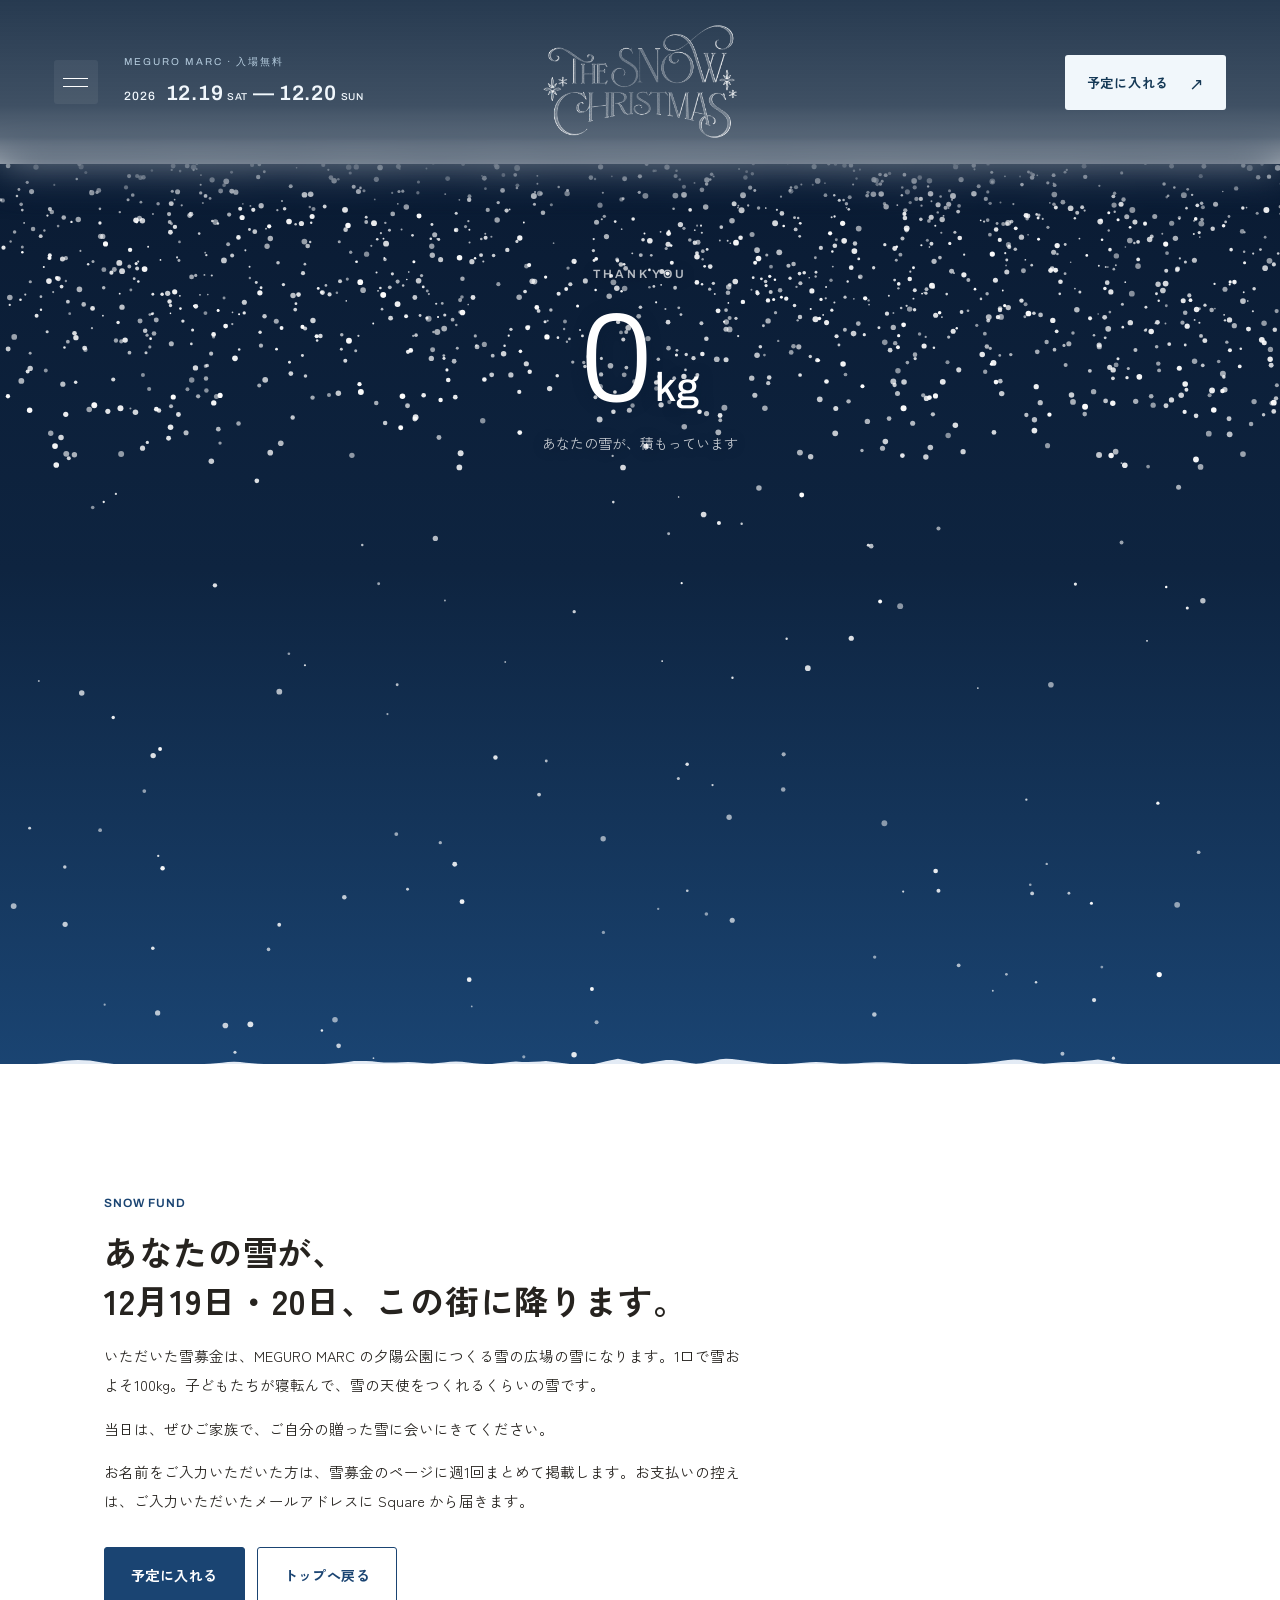
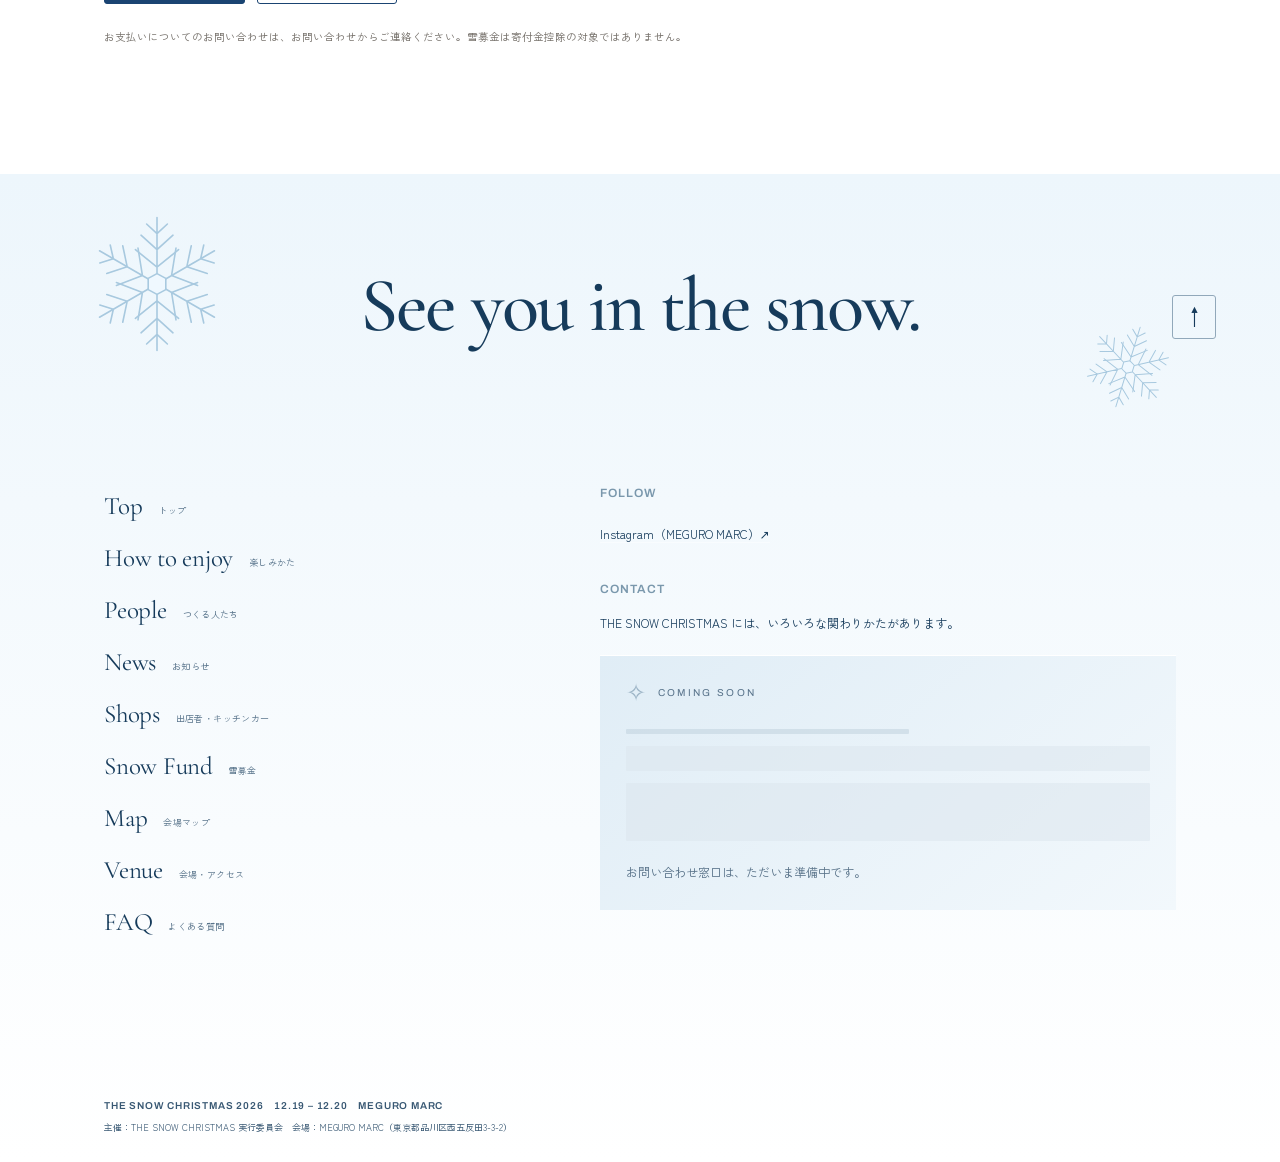
==== snowfund-thanks.html @ 104ef33f "かおりさん版LP（PR#1・10/27）に差し替え（noindex）" ====
<!doctype html>
<html lang="ja">
  <head>
    <meta charset="utf-8" />
    <meta name="viewport" content="width=device-width, initial-scale=1" />
    <title>ありがとうございました｜THE SNOW CHRISTMAS 2026</title>
    <meta name="robots" content="noindex" />
    <meta name="theme-color" content="#0E2440" />
    <link rel="preconnect" href="https://fonts.googleapis.com" />
    <link rel="preconnect" href="https://fonts.gstatic.com" crossorigin />
    <link
      href="https://fonts.googleapis.com/css2?family=Archivo:wght@300;400;500;600;700;800&family=Zen+Kaku+Gothic+New:wght@400;500;700&display=swap"
      rel="stylesheet"
    />
    <link rel="stylesheet" href="style.css?v=8e20fc5221a1" />
    <link rel="stylesheet" href="snowfund-thanks.css?v=fe027a7419b9" />
    <link
      href="https://fonts.googleapis.com/css2?family=Cormorant+Garamond:wght@400;500;600&family=Noto+Serif+JP:wght@400;500;600&display=swap"
      rel="stylesheet"
    />
    <link rel="stylesheet" href="snow-placeholder.css?v=7df30855af22" />
    <link rel="stylesheet" href="snow-header.css?v=66cce6f902eb" />
    <link rel="stylesheet" href="site-shell.css?v=c34150d89fc5" />
  </head>
  <body class="site-shell" id="page-top">
    <a class="skip-link" href="#main-content">本文へスキップ</a>
    <!-- shared:header:start -->
<header class="hd" id="hd">
  <a class="hd__logo" href="./#top" aria-label="THE SNOW CHRISTMAS トップ"
    ><img
      class="brand-official"
      src="img/optimized/design/snow-christmas-logo.07411edf8a69.webp"
      alt="THE SNOW CHRISTMAS"
      width="1400"
      height="833"
  /></a>
  <nav class="hd__nav" id="main-nav" aria-label="メインメニュー">
    <div class="menu-grid">
      <div class="menu-group">
        <p class="menu-heading">Explore</p>
        <a href="./#intro">About</a>
        <a href="./#enjoy">楽しみかた</a>
        <a href="./#people">つくる人</a>
      </div>
      <div class="menu-group">
        <p class="menu-heading">Visit</p>
        <a href="./#venue">会場</a>
        <a href="shops.html">出店者</a>
        <a href="./#faq">よくある質問</a>
      </div>
      <div class="menu-group">
        <p class="menu-heading">Discover</p>
        <a href="news.html">お知らせ</a>
      </div>
    </div>
    <a class="menu-fund" href="snowfund.html">
      <img
        src="img/optimized/m/fund.62b3aeca9d38.webp"
        alt=""
        loading="lazy"
        width="1600"
        height="1543"
        decoding="async"
      />
      <span class="menu-fund__body">
        <span class="menu-fund__label" lang="en">SNOW FUND</span>
        <span class="menu-fund__title">雪募金</span>
        <span class="menu-fund__copy"
          >この冬、まちの子どもたちに<br />雪あそびを贈りませんか。</span
        >
      </span>
      <span class="menu-fund__arrow" aria-hidden="true">↗</span>
    </a>
    <div class="menu-social">
      <span class="menu-social__label" lang="en">Follow us</span>
      <a
        href="https://www.instagram.com/meguromarc_official/"
        target="_blank"
        rel="noopener"
        aria-label="Instagram（MEGURO MARC）・新しいタブで開く"
      >
        <svg
          viewBox="0 0 24 24"
          width="22"
          height="22"
          fill="none"
          stroke="currentColor"
          stroke-width="1.5"
          aria-hidden="true"
        >
          <rect x="3" y="3" width="18" height="18" rx="5" />
          <circle cx="12" cy="12" r="4" />
          <circle cx="17.5" cy="6.5" r=".8" fill="currentColor" stroke="none" />
        </svg>
        <span>Instagram <small>MEGURO MARC</small></span>
        <span aria-hidden="true">↗</span>
      </a>
    </div>
  </nav>
  <p class="header-date" aria-label="開催日：2026年12月19日土曜日・20日日曜日">
    <span class="header-date__place">MEGURO MARC · 入場無料</span
    ><span class="header-date__days"
      ><span class="header-date__year">2026</span>12.19<small
        >SAT</small
      >
      — 12.20<small>SUN</small></span
    >
  </p>
  <a class="hd__cta" href="./#plan" aria-label="12月19日・20日を予定に入れる"
    >予定に入れる <span aria-hidden="true">↗</span></a
  >
  <button
    class="menu-toggle"
    type="button"
    aria-controls="main-nav"
    aria-expanded="false"
    aria-label="メニューを開く"
  >
    <span></span><span></span>
  </button>
</header>
<!-- shared:header:end -->
    <main id="main-content">
      <section class="gift" id="gift" aria-label="あなたの雪が積もっていきます">
        <canvas id="snow" aria-hidden="true"></canvas>
        <div class="gift__in">
          <p class="gift__label">Thank you</p>
          <p class="gift__kg"><span id="kg">0</span><small>kg</small></p>
          <p class="gift__now" id="now">あなたの雪が、積もっています</p>
          <p class="gift__msg">雪を贈っていただき、<br />ありがとうございました。</p>
          <p class="gift__sub">12月19日・20日、この雪がMEGURO MARCに降ります。</p>
          <div class="gift__more">
            <p>2口以上の方は、口数の分だけ押してください</p>
            <button type="button" id="more">＋1口（100kg）</button>
          </div>
        </div>
      </section>

      <section class="thx" id="thx">
        <div class="wrap">
          <div class="thx__body">
            <p class="label">Snow Fund</p>
            <h1 class="h-sec">あなたの雪が、<br />12月19日・20日、この街に降ります。</h1>
            <p class="body">
              いただいた雪募金は、MEGURO MARC
              の夕陽公園につくる雪の広場の雪になります。1口で雪およそ100kg。子どもたちが寝転んで、雪の天使をつくれるくらいの雪です。
            </p>
            <p class="body">当日は、ぜひご家族で、ご自分の贈った雪に会いにきてください。</p>
            <p class="body">
              お名前をご入力いただいた方は、雪募金のページに週1回まとめて掲載します。お支払いの控えは、ご入力いただいたメールアドレスに
              Square から届きます。
            </p>
            <div class="thx__acts">
              <a class="btn" href="./#plan">予定に入れる</a>
              <a class="btn btn--line" href="./">トップへ戻る</a>
            </div>
            <p class="cap">
              お支払いについてのお問い合わせは、<a href="./#contact">お問い合わせ</a
              >からご連絡ください。雪募金は寄付金控除の対象ではありません。
            </p>
          </div>
        </div>
      </section>
    </main>
    <!-- shared:footer:start -->
<footer class="ft" id="contact">
  <div class="footer-invitation">
    <p>See you in the snow.</p>
    <a href="#page-top" aria-label="ページの先頭へ戻る">↑</a>
  </div>
  <div class="wrap ft__grid">
    <nav class="ft__menu" aria-label="メニュー">
      <a href="./">Top<small>トップ</small></a>
      <a href="./#enjoy">How to enjoy<small>楽しみかた</small></a>
      <a href="./#people">People<small>つくる人たち</small></a>
      <a href="news.html">News<small>お知らせ</small></a>
      <a href="shops.html">Shops<small>出店者・キッチンカー</small></a>
      <a href="snowfund.html">Snow Fund<small>雪募金</small></a>
      <a href="./#map">Map<small>会場マップ</small></a>
      <a href="./#venue">Venue<small>会場・アクセス</small></a>
      <a href="./#faq">FAQ<small>よくある質問</small></a>
    </nav>
    <div class="ft__side">
      <p class="label">Follow</p>
      <ul class="sns">
        <li>
          <a href="https://www.instagram.com/meguromarc_official/" target="_blank" rel="noopener"
            >Instagram（MEGURO MARC）↗</a
          >
        </li>
      </ul>
      <p class="label">Contact</p>
      <p class="ft__lead">THE SNOW CHRISTMAS には、いろいろな関わりかたがあります。</p>
      <div class="blank-panel">
        <div class="blank-panel-head" aria-hidden="true">
          <span class="blank-mark">✧</span><span class="blank-caption">COMING SOON</span>
        </div>
        <div class="blank-lines" aria-hidden="true">
          <span class="blank-line"></span><span class="blank-line"></span
          ><span class="blank-line"></span>
        </div>
        <p>お問い合わせ窓口は、ただいま準備中です。</p>
      </div>
      <form hidden class="contact" onsubmit="return false;">
        <fieldset class="contact__kind">
          <legend>どんなご用件ですか</legend>
          <label
            ><input type="radio" name="kind" value="market" checked /><span
              >マーケットに出店したい</span
            ></label
          >
          <label
            ><input type="radio" name="kind" value="help" /><span>運営を手伝いたい</span></label
          >
          <label><input type="radio" name="kind" value="sponsor" /><span>協賛したい</span></label>
          <label><input type="radio" name="kind" value="other" /><span>その他のご質問</span></label>
        </fieldset>
        <!-- TODO: 送り先（Googleフォーム等）が決まるまで送信しない -->
        <label>お名前<input type="text" name="name" autocomplete="name" /></label>
        <label>メールアドレス<input type="email" name="email" autocomplete="email" /></label>
        <label>お問い合わせ内容<textarea name="body" rows="4"></textarea></label>
        <button type="submit" class="btn" disabled>送信（準備中）</button>
      </form>
    </div>
  </div>
  <div class="wrap ft__foot">
    <p class="en">
      THE SNOW CHRISTMAS 2026　12.19 – 12.20　MEGURO MARC
    </p>
    <p>主催：THE SNOW CHRISTMAS 実行委員会　会場：MEGURO MARC（東京都品川区西五反田3-3-2）</p>
    <!-- プライバシーポリシーは公開先確定後に追加 -->
  </div>
</footer>
<!-- shared:footer:end -->
    <script src="motion-state.js?v=c661e2a6b71f" defer></script>
    <script src="snowfund-thanks.js?v=6b37bdec9a2a" defer></script>
    <script src="site-shell.js?v=eb2bc281da9a" defer></script>
  </body>
</html>
---- style.css ----
/* =========================================================
   THE SNOW CHRISTMAS 2026 — LP（index / news / shops / snowfund 共通）
   ・トンマナ：マスター資料（白地・墨・紺／Archivo＋Zen Kaku Gothic New）
   ・構成の参考：前橋BOOK FES（日時が見えるKV → 楽しみかた → 発起人のメッセージ → バナー → フッター）
   デザインの差し替えは、まずこの :root の変数で。
   ========================================================= */
:root {
  --c-bg: #ffffff;
  --c-ink: #26231f;
  --c-sub: #75706a;
  --c-light: #c9c3ba;
  --c-line: #e6e1d9;
  --c-paper: #f6f4f0;
  --c-navy: #1a4472;
  --c-red: #c8102e;

  --f-en: 'Archivo', system-ui, sans-serif;
  --f-ja: 'Zen Kaku Gothic New', 'Hiragino Sans', system-ui, sans-serif;

  --w-max: 1200px;
  --gutter: clamp(16px, 5vw, 64px);
  --sec-y: clamp(72px, 10vw, 140px);
}
* {
  box-sizing: border-box;
  margin: 0;
  padding: 0;
}
html {
  scroll-behavior: smooth;
  scroll-padding-top: 64px;
  -webkit-text-size-adjust: 100%;
}
html,
body {
  overflow-x: clip;
}
body {
  font-family: var(--f-ja);
  font-size: 15px;
  line-height: 1.9;
  color: var(--c-ink);
  background: var(--c-bg);
  -webkit-font-smoothing: antialiased;
  font-feature-settings: 'palt';
}
img {
  display: block;
  max-width: 100%;
  height: auto;
}
a {
  color: inherit;
  text-decoration: none;
}
ul,
ol {
  list-style: none;
}
button,
input,
textarea {
  font: inherit;
  color: inherit;
}
.wrap {
  max-width: var(--w-max);
  margin: 0 auto;
  padding: 0 var(--gutter);
}
.narrow {
  max-width: 760px;
}
@media (prefers-reduced-motion: reduce) {
  html {
    scroll-behavior: auto;
  }
}

/* ---------- 文字の型 ---------- */
.label {
  font-family: var(--f-en);
  font-weight: 600;
  font-size: 12px;
  letter-spacing: 0.08em;
  text-transform: uppercase;
  color: var(--c-navy);
  margin-bottom: 12px;
}
.h-sec {
  font-weight: 700;
  font-size: clamp(24px, 2.8vw, 34px);
  line-height: 1.45;
  letter-spacing: 0.02em;
}
.body {
  margin-top: 16px;
  font-size: 14.5px;
  line-height: 2;
}
.lead {
  margin-top: 10px;
  font-size: 14px;
  color: var(--c-sub);
}
.cap {
  margin-top: 14px;
  font-size: 10.5px;
  line-height: 1.7;
  color: var(--c-sub);
}
.btn {
  display: inline-flex;
  align-items: center;
  justify-content: center;
  gap: 8px;
  padding: 14px 26px;
  background: var(--c-navy);
  color: #fff;
  font-weight: 700;
  font-size: 14px;
  letter-spacing: 0.03em;
  border: 1px solid var(--c-navy);
  cursor: pointer;
  transition: opacity 0.2s;
}
.btn:hover {
  opacity: 0.85;
}
.btn--line {
  background: none;
  color: var(--c-navy);
}
.btn--white {
  background: #fff;
  color: var(--c-navy);
  border-color: #fff;
}
.btn:disabled,
.btn.is-disabled {
  opacity: 0.45;
  pointer-events: none;
}
.tags {
  display: flex;
  flex-wrap: wrap;
  gap: 6px;
  margin-top: 18px;
}
.tags span {
  font-size: 11.5px;
  font-weight: 500;
  padding: 4px 12px;
  border: 1px solid var(--c-light);
}

/* ---------- ヘッダー ---------- */
.hd {
  position: fixed;
  top: 0;
  left: 0;
  right: 0;
  z-index: 40;
  height: 56px;
  display: flex;
  align-items: center;
  justify-content: space-between;
  gap: 24px;
  padding: 0 var(--gutter);
  color: #fff;
  transition:
    background 0.3s,
    color 0.3s;
}
.hd.is-solid,
.sub .hd {
  background: rgba(255, 255, 255, 0.97);
  color: var(--c-ink);
  border-bottom: 1px solid var(--c-line);
}
.hd__logo {
  font-family: var(--f-en);
  font-weight: 600;
  font-size: 13px;
  letter-spacing: 0.04em;
}
.hd__nav {
  display: flex;
  gap: 26px;
  font-size: 13px;
  font-weight: 500;
}
.hd__nav a:hover {
  opacity: 0.6;
}
.hd__cta {
  font-size: 12px;
  font-weight: 700;
  padding: 8px 16px;
  background: var(--c-navy);
  color: #fff;
}
@media (max-width: 860px) {
  .hd__nav {
    display: none;
  }
}

/* ---------- KV：タイトルと日時がしっかり見える ---------- */
.kv {
  position: relative;
  color: #fff;
  overflow: hidden;
  align-items: flex-end;
}
.kv::after {
  content: '';
  position: absolute;
  inset: 0;
  background: linear-gradient(
    to top,
    rgba(10, 22, 44, 0.85) 0,
    rgba(10, 22, 44, 0.25) 55%,
    rgba(10, 22, 44, 0.2) 100%
  );
}
.kv__in {
  position: relative;
  z-index: 2;
  width: 100%;
  max-width: var(--w-max);
  margin: 0 auto;
}
.kv__title {
  font-family: var(--f-en);
  font-weight: 600;
  font-size: clamp(52px, 10vw, 148px);
  line-height: 0.92;
  letter-spacing: -0.02em;
}
.kv__title span {
  display: block;
  font-weight: 300;
  font-size: 0.42em;
  letter-spacing: 0.02em;
  margin-top: 0.15em;
}
.kv__when {
  display: grid;
  gap: 8px;
}
.kv__date {
  font-family: var(--f-en);
  display: flex;
  align-items: baseline;
  flex-wrap: wrap;
  gap: 6px 12px;
}
.kv__date b {
  font-weight: 600;
  font-size: clamp(40px, 6vw, 80px);
  line-height: 1;
  letter-spacing: -0.01em;
}
.kv__date small {
  font-size: clamp(14px, 1.6vw, 20px);
  font-weight: 500;
  letter-spacing: 0.06em;
}
.kv__date i {
  font-style: normal;
  font-size: clamp(28px, 4vw, 56px);
  font-weight: 300;
  margin: 0 4px;
}
.kv__time,
.kv__place {
  display: flex;
  align-items: baseline;
  flex-wrap: wrap;
  gap: 4px 14px;
  font-size: clamp(14px, 1.5vw, 17px);
  font-weight: 500;
}
.kv__time span,
.kv__place span {
  font-family: var(--f-en);
  font-size: 11px;
  font-weight: 600;
  letter-spacing: 0.12em;
  min-width: 56px;
  opacity: 0.8;
}
.kv__place em {
  font-style: normal;
  font-size: 12px;
  font-weight: 700;
  background: #fff;
  color: var(--c-navy);
  padding: 2px 10px;
}
.kv .btn {
  margin-top: 28px;
}

.newsbar {
  background: var(--c-navy);
  color: #fff;
  font-size: 14px;
}
.newsbar[hidden] {
  display: none;
}
.newsbar a {
  display: flex;
  gap: 14px;
  align-items: center;
  max-width: var(--w-max);
  margin: 0 auto;
  padding: 12px var(--gutter);
}
.newsbar span {
  font-family: var(--f-en);
  font-weight: 700;
  font-size: 11px;
  letter-spacing: 0.1em;
  border: 1px solid #fff;
  padding: 1px 8px;
}

/* ---------- コピーと文章 ---------- */
.intro {
  padding: var(--sec-y) 0;
  text-align: center;
}
.intro__copy {
  font-weight: 700;
  font-size: clamp(30px, 4.4vw, 52px);
  line-height: 1.4;
  letter-spacing: 0.06em;
}
.intro__body {
  margin-top: 36px;
  font-size: 15px;
  line-height: 2.2;
  display: grid;
  gap: 1.4em;
}

/* ---------- 楽しみかた ---------- */
.enjoy {
  padding: var(--sec-y) 0;
  background: var(--c-paper);
}
.enjoy > .wrap:first-child {
  margin-bottom: 48px;
}
.way {
  display: grid;
  grid-template-columns: 1.1fr 1fr;
  max-width: calc(var(--w-max) + 2 * var(--gutter));
  margin: 0 auto 4px;
  background: #fff;
  scroll-margin-top: 56px;
}
.way--rev .way__ph {
  order: 1;
}
.way__ph {
  margin: 0;
  position: relative;
  min-height: 440px;
}
.way__ph img {
  position: absolute;
  inset: 0;
  width: 100%;
  height: 100%;
  object-fit: cover;
}
.way__ph--two img {
  height: calc(50% - 2px);
}
.way__ph--two img:first-child {
  top: 0;
  bottom: auto;
}
.way__ph--two img:last-child {
  top: auto;
  bottom: 0;
}
.way__txt {
  padding: clamp(32px, 5vw, 64px);
  display: flex;
  flex-direction: column;
  justify-content: center;
}
.way__no {
  font-family: var(--f-en);
  font-weight: 600;
  font-size: 13px;
  color: var(--c-navy);
  letter-spacing: 0.06em;
}
.way__h {
  font-weight: 700;
  font-size: clamp(22px, 2.4vw, 30px);
  line-height: 1.45;
  margin-top: 8px;
}
.way__en {
  font-family: var(--f-en);
  font-size: 12px;
  color: var(--c-sub);
  margin-top: 6px;
  letter-spacing: 0.02em;
}
.fundlink {
  display: grid;
  grid-template-columns: 1fr auto;
  gap: 2px 16px;
  align-items: center;
  margin-top: 24px;
  padding: 16px 18px;
  background: var(--c-navy);
  color: #fff;
  transition: opacity 0.2s;
}
.fundlink:hover {
  opacity: 0.9;
}
.fundlink b {
  font-size: 15px;
}
.fundlink span {
  font-size: 12.5px;
  opacity: 0.9;
  grid-column: 1;
}
.fundlink i {
  grid-column: 2;
  grid-row: 1/3;
  font-style: normal;
  font-size: 22px;
}
.morelink {
  display: inline-block;
  margin-top: 22px;
  font-weight: 700;
  font-size: 14px;
  color: var(--c-navy);
  border-bottom: 1px solid var(--c-navy);
  align-self: flex-start;
}
.enjoy > .cap {
  margin-top: 24px;
}
@media (max-width: 860px) {
  .way {
    grid-template-columns: 1fr;
  }
  .way--rev .way__ph {
    order: 0;
  }
  .way__ph {
    min-height: 0;
    aspect-ratio: 4/3;
  }
  .way__ph--two {
    aspect-ratio: 4/5;
  }
}

/* ---------- 予定に入れる ---------- */
.plan {
  padding: var(--sec-y) 0;
  scroll-margin-top: 56px;
}
.plan__in {
  display: grid;
  grid-template-columns: 1fr 1.5fr;
  gap: clamp(24px, 5vw, 72px);
  align-items: start;
}
.plan__box {
  border: 1px solid var(--c-ink);
  padding: clamp(20px, 3vw, 32px);
}
.plan__btns {
  display: flex;
  flex-wrap: wrap;
  gap: 8px;
}
.copylist {
  margin-top: 20px;
  border-top: 1px solid var(--c-line);
}
.copylist li {
  display: grid;
  grid-template-columns: 3.5em 1fr auto;
  gap: 12px;
  align-items: center;
  padding: 12px 0;
  border-bottom: 1px solid var(--c-line);
  font-size: 14px;
}
.copylist span {
  font-size: 12px;
  color: var(--c-sub);
}
.copylist b {
  font-weight: 500;
  word-break: break-all;
}
.copylist button {
  font-size: 12px;
  font-weight: 700;
  padding: 6px 12px;
  border: 1px solid var(--c-navy);
  color: var(--c-navy);
  background: #fff;
  cursor: pointer;
  min-width: 5.5em;
}
.copylist button.is-done {
  background: var(--c-navy);
  color: #fff;
}
.plan__next {
  display: flex;
  flex-wrap: wrap;
  align-items: center;
  gap: 8px 20px;
  margin-top: 20px;
  font-size: 14px;
  font-weight: 700;
}
.plan__next p {
  font-family: var(--f-en);
  font-size: 11px;
  letter-spacing: 0.12em;
  color: var(--c-sub);
}
.plan__next a {
  color: var(--c-navy);
  border-bottom: 1px solid var(--c-navy);
}
@media (max-width: 860px) {
  .plan__in {
    grid-template-columns: 1fr;
  }
}

/* ---------- 発起人のメッセージ ---------- */
.message {
  padding: var(--sec-y) 0;
  border-top: 1px solid var(--c-line);
}
.founders {
  display: grid;
  gap: clamp(40px, 6vw, 72px);
  margin-top: 48px;
}
.founder {
  display: grid;
  grid-template-columns: minmax(180px, 300px) 1fr;
  gap: clamp(20px, 4vw, 56px);
  align-items: start;
}
.founder__ph {
  aspect-ratio: 4/5;
  background: var(--c-paper);
  border: 1px dashed var(--c-light);
  display: flex;
  align-items: center;
  justify-content: center;
  font-family: var(--f-en);
  font-size: 12px;
  color: var(--c-sub);
  letter-spacing: 0.1em;
}
.founder__catch {
  font-weight: 700;
  font-size: clamp(20px, 2.2vw, 26px);
  line-height: 1.5;
}
.founder__name {
  margin-top: 18px;
  font-weight: 700;
  font-size: 16px;
}
.founder__name small {
  display: block;
  font-weight: 500;
  font-size: 12px;
  color: var(--c-sub);
  margin-top: 2px;
}
.founder__msg {
  margin-top: 16px;
  font-size: 14.5px;
  line-height: 2.1;
  color: var(--c-ink);
}
@media (max-width: 700px) {
  .founder {
    grid-template-columns: 1fr;
  }
  .founder__ph {
    max-width: 240px;
  }
}

/* ---------- 協賛 ---------- */
.sponsors {
  padding: clamp(56px, 7vw, 88px) 0;
  border-top: 1px solid var(--c-line);
}
.logos {
  display: flex;
  flex-wrap: wrap;
  gap: 16px;
  margin-top: 24px;
}
.logos li {
  min-width: 200px;
  display: flex;
  align-items: center;
  justify-content: center;
  border: 1px solid var(--c-line);
}
.logo-text {
  font-weight: 700;
  font-size: 18px;
  letter-spacing: 0.08em;
}

/* ---------- 会場について ---------- */
.venue {
  display: grid;
  grid-template-columns: 1fr 1fr;
  border-top: 1px solid var(--c-line);
}
.venue__ph {
  margin: 0;
  position: relative;
  min-height: 520px;
}
.venue__ph img {
  position: absolute;
  inset: 0;
  width: 100%;
  height: 100%;
  object-fit: cover;
}
.venue__txt {
  padding: clamp(40px, 6vw, 88px) var(--gutter);
}
.stations {
  margin-top: 24px;
  border-top: 1px solid var(--c-ink);
}
.stations li {
  display: grid;
  grid-template-columns: 6.5em 1fr auto;
  gap: 12px;
  align-items: baseline;
  padding: 12px 0;
  border-bottom: 1px solid var(--c-line);
  font-size: 14px;
}
.stations b {
  font-weight: 700;
}
.stations span {
  font-size: 12px;
  color: var(--c-sub);
}
.stations em {
  font-style: normal;
  font-weight: 700;
  color: var(--c-navy);
}
.actions {
  display: flex;
  flex-wrap: wrap;
  gap: 8px;
  margin-top: 24px;
}
@media (max-width: 860px) {
  .venue {
    grid-template-columns: 1fr;
  }
  .venue__ph {
    min-height: 0;
    aspect-ratio: 4/3;
  }
}
@media (max-width: 520px) {
  .stations li {
    grid-template-columns: 1fr auto;
  }
  .stations span {
    grid-column: 1/-1;
    grid-row: 2;
  }
}

/* ---------- バナー ---------- */
.banners {
  padding: clamp(48px, 6vw, 80px) 0;
  background: var(--c-paper);
}
.banners__in {
  display: grid;
  grid-template-columns: repeat(3, 1fr);
  gap: 16px;
}
.banners a {
  display: grid;
  background: #fff;
  transition: opacity 0.2s;
}
.banners a:hover {
  opacity: 0.85;
}
.banners img {
  width: 100%;
  aspect-ratio: 16/9;
  object-fit: cover;
}
.banners b {
  padding: 14px 16px 0;
  font-size: 16px;
}
.banners span {
  padding: 2px 16px 16px;
  font-size: 12.5px;
  color: var(--c-sub);
}
@media (max-width: 760px) {
  .banners__in {
    grid-template-columns: 1fr;
  }
}

/* ---------- FAQ ---------- */
.faq-sec {
  padding: var(--sec-y) 0;
}
.faq {
  max-width: 900px;
}
.faq .h-sec {
  margin-bottom: 20px;
}
.faq details {
  border-top: 1px solid var(--c-line);
}
.faq details:last-of-type {
  border-bottom: 1px solid var(--c-line);
}
.faq summary {
  list-style: none;
  cursor: pointer;
  padding: 18px 40px 18px 0;
  position: relative;
  font-weight: 700;
  font-size: 15px;
}
.faq summary::-webkit-details-marker {
  display: none;
}
.faq summary::after {
  content: '+';
  position: absolute;
  right: 4px;
  top: 14px;
  font-family: var(--f-en);
  font-size: 22px;
  color: var(--c-navy);
}
.faq details[open] summary::after {
  content: '−';
}
.faq details p {
  padding: 0 0 20px;
  font-size: 14px;
}

/* ---------- フッター：もう一度メニュー＋SNS＋お問い合わせ ---------- */
.ft {
  background: var(--c-navy);
  color: #fff;
  padding: clamp(64px, 8vw, 104px) 0 40px;
}
.ft .label {
  color: #fff;
  opacity: 0.7;
}
.ft__grid {
  display: grid;
  grid-template-columns: 1.4fr 1fr;
  gap: clamp(40px, 6vw, 96px);
}
.ft__menu {
  display: grid;
  gap: 4px;
}
.ft__menu a {
  display: flex;
  align-items: baseline;
  gap: 16px;
  font-family: var(--f-en);
  font-weight: 500;
  font-size: clamp(28px, 4vw, 52px);
  line-height: 1.15;
  letter-spacing: -0.01em;
  transition: opacity 0.2s;
}
.ft__menu a small {
  font-family: var(--f-ja);
  font-size: 13px;
  opacity: 0.7;
}
.ft__menu a:hover {
  opacity: 0.6;
}
.sns {
  display: grid;
  gap: 6px;
  margin-bottom: 32px;
  font-size: 14px;
}
.sns a {
  border-bottom: 1px solid rgba(255, 255, 255, 0.4);
}
.contact {
  display: grid;
  gap: 12px;
}
.contact label {
  display: grid;
  gap: 4px;
  font-size: 12px;
}
.contact input,
.contact textarea {
  background: rgba(255, 255, 255, 0.08);
  border: 1px solid rgba(255, 255, 255, 0.35);
  padding: 10px 12px;
  font-size: 14px;
  color: #fff;
}
.contact .btn {
  background: #fff;
  color: var(--c-navy);
  border-color: #fff;
  justify-self: start;
}
.ft__foot {
  margin-top: 64px;
  border-top: 1px solid rgba(255, 255, 255, 0.3);
  padding-top: 20px;
  font-size: 12px;
  display: grid;
  gap: 4px;
  opacity: 0.85;
}
.ft__foot .en {
  font-family: var(--f-en);
  font-weight: 600;
  letter-spacing: 0.04em;
}
@media (max-width: 860px) {
  .ft__grid {
    grid-template-columns: 1fr;
  }
}
@media (max-width: 600px) {
  .ft__menu a {
    flex-direction: column;
    gap: 0;
  }
}

/* ---------- 下層ページ（news / shops / snowfund） ---------- */
.subhead {
  padding: 120px 0 48px;
  border-bottom: 1px solid var(--c-line);
}
.subhead h1 {
  font-weight: 700;
  font-size: clamp(28px, 3.6vw, 44px);
  line-height: 1.4;
}
.crumb {
  font-size: 12px;
  color: var(--c-sub);
  margin-bottom: 12px;
}
.crumb a {
  border-bottom: 1px solid var(--c-light);
}
.subbody {
  padding: clamp(48px, 6vw, 80px) 0 var(--sec-y);
}
.newslist {
  border-top: 0;
}
.newslist li {
  display: grid;
  grid-template-columns: 8em 1fr;
  gap: 16px;
  padding: 18px 0;
  border-bottom: 1px solid var(--c-line);
  font-size: 15px;
}
.newslist time {
  font-family: var(--f-en);
  font-size: 13px;
  color: var(--c-sub);
}
.shopgrid {
  display: grid;
  grid-template-columns: repeat(3, 1fr);
  gap: 20px;
  margin-top: 24px;
}
.shop {
  border: 1px solid var(--c-line);
}
.shop__ph {
  aspect-ratio: 4/3;
  background: var(--c-paper);
  display: flex;
  align-items: center;
  justify-content: center;
  font-family: var(--f-en);
  font-size: 12px;
  color: var(--c-sub);
}
.shop__ph img {
  width: 100%;
  height: 100%;
  object-fit: cover;
}
.shop div {
  padding: 14px 16px 18px;
}
.shop b {
  display: block;
  font-size: 15px;
}
.shop p {
  font-size: 13px;
  color: var(--c-sub);
  margin-top: 4px;
  line-height: 1.8;
}
.shop small {
  display: inline-block;
  margin-top: 8px;
  font-size: 11px;
  border: 1px solid var(--c-light);
  padding: 2px 8px;
}
.subsec + .subsec {
  margin-top: 64px;
}
@media (max-width: 860px) {
  .shopgrid {
    grid-template-columns: 1fr 1fr;
  }
}
@media (max-width: 520px) {
  .shopgrid {
    grid-template-columns: 1fr;
  }
  .newslist li {
    grid-template-columns: 1fr;
    gap: 2px;
  }
}
.fundhero {
  display: grid;
  grid-template-columns: 1fr 1fr;
  gap: clamp(24px, 5vw, 64px);
  align-items: center;
}
.fundhero img {
  width: 100%;
  aspect-ratio: 4/5;
  object-fit: cover;
}
.fund__pts {
  display: grid;
  grid-template-columns: 1fr 1fr;
  gap: 18px;
  margin-top: 24px;
}
.fund__pts div {
  border-top: 2px solid var(--c-navy);
  padding-top: 12px;
}
.fund__pts b {
  font-size: 15px;
  color: var(--c-navy);
}
.fund__pts p {
  font-size: 13px;
  line-height: 1.85;
  margin-top: 6px;
}
.fund__goal {
  display: flex;
  align-items: baseline;
  gap: 8px;
  margin: 24px 0 20px;
}
.fund__goal span {
  font-size: 12px;
  font-weight: 700;
  background: var(--c-navy);
  color: #fff;
  padding: 2px 10px;
}
.fund__goal b {
  font-family: var(--f-en);
  font-weight: 500;
  font-size: 56px;
  line-height: 1;
  color: var(--c-navy);
}
.fund__goal small {
  font-family: var(--f-en);
  font-size: 24px;
  color: var(--c-navy);
}
.flow {
  display: grid;
  grid-template-columns: repeat(5, 1fr);
  margin-top: 28px;
  border-top: 1px solid var(--c-ink);
}
.flow li {
  padding: 18px 18px 0 0;
}
.flow li + li {
  padding-left: 18px;
  border-left: 1px solid var(--c-line);
}
.flow span {
  display: flex;
  align-items: baseline;
  gap: 10px;
  font-family: var(--f-en);
  font-weight: 600;
  font-size: 28px;
  color: var(--c-navy);
  line-height: 1;
}
.flow span small {
  font-size: 11px;
  color: var(--c-sub);
  font-weight: 500;
}
.flow b {
  display: block;
  font-size: 14px;
  margin-top: 12px;
}
.flow p {
  font-size: 12.5px;
  line-height: 1.8;
  margin-top: 6px;
}
.names {
  margin-top: 56px;
}
.names ul {
  display: flex;
  flex-wrap: wrap;
  gap: 6px 20px;
  margin-top: 10px;
  font-size: 14px;
}
@media (max-width: 860px) {
  .fundhero {
    grid-template-columns: 1fr;
  }
  .flow {
    grid-template-columns: 1fr;
  }
  .flow li + li {
    padding-left: 0;
    border-left: 0;
    border-top: 1px solid var(--c-line);
    margin-top: 16px;
  }
}
@media (max-width: 600px) {
  .fund__pts {
    grid-template-columns: 1fr;
  }
}

/* ---------- この冬をつくる人たち ---------- */
.people {
  display: grid;
  grid-template-columns: repeat(3, 1fr);
  gap: 40px 28px;
  margin-top: 44px;
}
.person__ph {
  aspect-ratio: 4/5;
  background: var(--c-paper);
  border: 1px dashed var(--c-light);
  display: flex;
  align-items: center;
  justify-content: center;
  overflow: hidden;
}
.person__ph span {
  font-family: var(--f-en);
  font-size: 12px;
  color: var(--c-sub);
  letter-spacing: 0.1em;
}
.person__ph img {
  width: 100%;
  height: 100%;
  object-fit: cover;
}
.person__catch {
  font-weight: 700;
  font-size: 18px;
  line-height: 1.55;
  margin-top: 16px;
}
.person__name {
  margin-top: 10px;
  font-weight: 700;
  font-size: 15px;
}
.person__name small {
  display: block;
  font-weight: 500;
  font-size: 12px;
  color: var(--c-sub);
}
.person__q {
  margin-top: 10px;
  font-size: 13.5px;
  line-height: 1.9;
  color: var(--c-sub);
}
@media (max-width: 860px) {
  .people {
    grid-template-columns: 1fr 1fr;
  }
}
@media (max-width: 520px) {
  .people {
    grid-template-columns: 1fr;
  }
}
.logo-slot {
  font-size: 12px;
  color: var(--c-sub);
  border: 1px dashed var(--c-light);
  padding: 14px 24px;
}

/* ---------- 角を丸くする（10/16 高祖：カクカクしすぎない） ---------- */
:root {
  --r: 18px;
  --r-s: 10px;
}
.btn,
.hd__cta,
.fundlink,
.copylist button,
.tags span,
.kv__place em,
.vmap__list a {
  border-radius: 999px;
}
.fundlink {
  border-radius: var(--r);
}
.way {
  border-radius: var(--r);
  overflow: hidden;
  margin-bottom: 16px;
}
.way__ph--two img {
  border-radius: 0;
}
.plan__box,
.logos li,
.logo-slot,
.shop,
.banners a,
.person__ph,
.founder__ph,
.shop__ph {
  border-radius: var(--r);
  overflow: hidden;
}
.banners a,
.shop {
  overflow: hidden;
}
.contact input,
.contact textarea {
  border-radius: var(--r-s);
}
.fundhero img,
.venue__ph img {
  border-radius: 0;
}
.venue__ph {
  border-radius: 0 var(--r) var(--r) 0;
  overflow: hidden;
}
.fundhero img {
  border-radius: var(--r);
}
.newsbar span {
  border-radius: 999px;
}
@media (max-width: 860px) {
  .way {
    margin-left: var(--gutter);
    margin-right: var(--gutter);
  }
  .venue__ph {
    border-radius: 0;
  }
}

/* ---------- スマホ：つくる人たちの写真を小さく（前橋BOOK FES のメッセージ欄くらい） ---------- */
@media (max-width: 520px) {
  .people {
    gap: 32px;
  }
  .person {
    display: grid;
    grid-template-columns: 96px 1fr;
    column-gap: 16px;
    align-items: start;
  }
  .person__ph {
    grid-row: 1/3;
    aspect-ratio: 1/1;
    border-radius: 50%;
  }
  .person__catch {
    margin-top: 0;
    font-size: 16px;
  }
  .person__name {
    margin-top: 6px;
  }
  .person__q {
    grid-column: 1/-1;
    margin-top: 12px;
  }
}
.organizer {
  display: flex;
  align-items: baseline;
  gap: 12px;
  font-weight: 700;
  font-size: 16px;
  margin-bottom: 28px;
}
.organizer span {
  font-size: 12px;
  color: var(--c-sub);
  font-weight: 500;
}

/* ---------- 会場マップ（楽しみかたの下） ---------- */
.vmap {
  max-width: calc(var(--w-max) + 2 * var(--gutter));
  margin: 0 auto 16px;
  background: #fff;
  border-radius: var(--r);
  padding: clamp(28px, 4vw, 56px);
  scroll-margin-top: 56px;
}
.vmap__img {
  position: relative;
  max-width: 820px;
  margin: 24px auto 0;
}
.vmap__img img {
  width: 100%;
}
.pin {
  position: absolute;
  transform: translate(-50%, -50%);
  min-width: 34px;
  height: 34px;
  padding: 0 8px;
  border-radius: 999px;
  background: var(--c-navy);
  color: #fff;
  font-family: var(--f-en);
  font-weight: 600;
  font-size: 13px;
  display: flex;
  align-items: center;
  justify-content: center;
  border: 2px solid #fff;
  box-shadow: 0 2px 8px rgba(26, 68, 114, 0.3);
}
.pin--tree {
  background: #2f6e52;
  font-family: var(--f-ja);
  font-size: 11px;
}
.vmap__list {
  display: grid;
  grid-template-columns: repeat(5, 1fr);
  gap: 8px;
  margin-top: 24px;
}
.vmap__list a {
  display: grid;
  gap: 2px;
  padding: 12px 14px;
  background: var(--c-paper);
  border-radius: var(--r-s);
  font-size: 13px;
  font-weight: 700;
  line-height: 1.5;
  height: 100%;
}
.vmap__list b {
  font-family: var(--f-en);
  color: var(--c-navy);
  font-size: 12px;
}
.vmap__list small {
  font-weight: 500;
  font-size: 11px;
  color: var(--c-sub);
}
@media (max-width: 860px) {
  .vmap {
    margin-left: var(--gutter);
    margin-right: var(--gutter);
  }
  .vmap__list {
    grid-template-columns: 1fr 1fr;
  }
}
@media (max-width: 480px) {
  .pin {
    min-width: 26px;
    height: 26px;
    font-size: 11px;
    padding: 0 5px;
  }
}

/* ---------- お問い合わせの用件 ---------- */
.ft__lead {
  font-size: 14px;
  margin: -4px 0 16px;
}
.contact__kind {
  border: 0;
  display: grid;
  grid-template-columns: 1fr 1fr;
  gap: 8px;
}
.contact__kind legend {
  font-size: 12px;
  margin-bottom: 8px;
}
.contact__kind label {
  display: block;
  cursor: pointer;
}
.contact__kind input {
  position: absolute;
  opacity: 0;
}
.contact__kind span {
  display: block;
  padding: 10px 14px;
  border: 1px solid rgba(255, 255, 255, 0.4);
  border-radius: 999px;
  font-size: 13px;
  text-align: center;
  transition: background 0.2s;
}
.contact__kind input:checked + span {
  background: #fff;
  color: var(--c-navy);
  font-weight: 700;
}
.contact__kind input:focus-visible + span {
  outline: 2px solid #fff;
  outline-offset: 2px;
}
@media (max-width: 420px) {
  .contact__kind {
    grid-template-columns: 1fr;
  }
}
.logos img {
  width: auto;
}

/* ---------- 木村選手に質問を送る ---------- */
.ask {
  margin-top: 22px;
}
.ask summary {
  list-style: none;
  align-self: flex-start;
  display: inline-flex;
}
.ask summary::-webkit-details-marker {
  display: none;
}
.ask summary::after {
  content: '＋';
  margin-left: 6px;
}
.ask[open] summary::after {
  content: '−';
}
.ask__form {
  display: grid;
  gap: 12px;
  margin-top: 16px;
  padding: 20px;
  background: var(--c-paper);
  border-radius: var(--r);
}
.ask__lead {
  font-size: 13.5px;
}
.ask__form label {
  display: grid;
  gap: 4px;
  font-size: 12px;
  font-weight: 700;
}
.ask__form input,
.ask__form textarea {
  border: 1px solid var(--c-light);
  border-radius: var(--r-s);
  padding: 10px 12px;
  font-size: 14px;
  font-weight: 400;
  background: #fff;
}
.ask__form .btn {
  justify-self: start;
}
.logos li {
  height: auto;
}
.logos li {
  padding: 28px 48px;
}
.logos img {
  max-height: 44px;
}

/* ---------- Shared button snow particles ---------- */
.grain {
  position: absolute;
  top: -4px;
  width: var(--s, 1.5px);
  height: var(--s, 1.5px);
  border-radius: 50%;
  background: #fff;
  opacity: 0;
  pointer-events: none;
  z-index: 3;
  box-shadow: 0 0 2px rgba(255, 255, 255, 0.9);
  grid-column: auto;
  grid-row: auto;
  font-size: 0;
  animation: grain var(--d, 2.5s) linear forwards;
}
.fundlink i.grain {
  grid-column: auto;
  grid-row: auto;
}
.btn--white .grain,
.btn--line .grain,
.copylist .grain,
.banners .grain {
  background: #7fa3cc;
  box-shadow: 0 0 2px rgba(127, 163, 204, 0.8);
}
@keyframes grain {
  10% {
    opacity: var(--o, 0.8);
  }
  85% {
    opacity: var(--o, 0.8);
  }
  100% {
    transform: translate(var(--x, 0), var(--h, 48px));
    opacity: 0;
  }
}
@media (prefers-reduced-motion: reduce) {
  .grain {
    display: none;
  }
}

/* 10/20 本番KV（かおりさん16:9）：絵にタイトル・日付が入っているので重ねない。絵をそのまま見せ、いつ・どこでは下に置く */
.kv {
  min-height: 0;
  display: block;
  background: var(--c-navy);
}
.kv__bg {
  position: relative;
  inset: auto;
  width: 100%;
  height: auto;
  aspect-ratio: 16/9;
  object-fit: cover;
  display: block;
}
.kv::after {
  display: none;
}
.kv__title {
  position: absolute;
  width: 1px;
  height: 1px;
  overflow: hidden;
  clip: rect(0 0 0 0);
  white-space: nowrap;
}
.kv__in {
  padding: 36px var(--gutter) 52px;
}
.kv__when {
  margin-top: 0;
  border-top: 0;
  padding-top: 0;
}
---- snowfund-thanks.css ----
/* お礼ページだけの演出：夜空に雪が降り、画面の下に100kgぶん積もる */
.gift {
  position: relative;
  height: 100svh;
  min-height: 560px;
  overflow: hidden;
  color: #fff;
  background: linear-gradient(to bottom, #0a1b33 0%, #0e2440 45%, #1a4472 100%);
  cursor: pointer;
  -webkit-tap-highlight-color: transparent;
}
.gift canvas {
  position: absolute;
  inset: 0;
  width: 100%;
  height: 100%;
  display: block;
}
.gift__in {
  position: relative;
  z-index: 2;
  text-shadow: 0 1px 14px rgba(10, 27, 51, 0.55);
  height: 100%;
  display: flex;
  flex-direction: column;
  align-items: center;
  padding: clamp(76px, 11vh, 110px) var(--gutter) 0;
  text-align: center;
  pointer-events: none;
}
.gift__label {
  font-family: var(--f-en);
  font-size: 12px;
  font-weight: 600;
  letter-spacing: 0.24em;
  text-transform: uppercase;
  opacity: 0.7;
}
.gift__kg {
  margin-top: 10px;
  font-family: var(--f-en);
  font-weight: 300;
  line-height: 1;
  font-size: min(17vw, 14vh, 132px);
  letter-spacing: -0.02em;
  font-variant-numeric: tabular-nums;
}
.gift__kg small {
  font-size: 0.32em;
  font-weight: 500;
  margin-left: 0.12em;
  letter-spacing: 0;
}
.gift__now {
  margin-top: 8px;
  font-size: 14px;
  opacity: 0.75;
  transition: opacity 0.8s;
}
.gift__msg {
  margin-top: 4px;
  font-size: clamp(18px, 4.4vw, 26px);
  font-weight: 700;
  line-height: 1.6;
  letter-spacing: 0.04em;
  opacity: 0;
  transform: translateY(12px);
  transition:
    opacity 1.4s,
    transform 1.4s;
}
.gift__sub {
  margin-top: 8px;
  font-size: 13px;
  opacity: 0;
  transition: opacity 1.4s 0.6s;
}
.gift.is-done .gift__now {
  opacity: 0;
}
.gift.is-done .gift__msg {
  opacity: 1;
  transform: none;
}
.gift.is-done .gift__sub {
  opacity: 0.85;
}
.gift__more {
  margin-top: 18px;
  opacity: 0;
  transition: opacity 1.4s 1.2s;
  pointer-events: none;
}
.gift__more p {
  font-size: 12px;
  opacity: 0.8;
}
.gift__more button {
  margin-top: 8px;
  font: inherit;
  font-family: var(--f-en);
  font-size: 14px;
  font-weight: 700;
  letter-spacing: 0.06em;
  color: #fff;
  background: rgba(10, 27, 51, 0.55);
  border: 1px solid rgba(255, 255, 255, 0.85);
  border-radius: 999px;
  padding: 10px 24px;
  cursor: pointer;
  -webkit-backdrop-filter: blur(4px);
  backdrop-filter: blur(4px);
}
.gift__more button:active {
  transform: scale(0.96);
}
.gift.is-done .gift__more {
  opacity: 1;
  pointer-events: auto;
}
.thx {
  padding: var(--sec-y) 0;
}
.thx__body {
  max-width: 640px;
}
.thx__body .body + .body {
  margin-top: 1em;
}
.thx__acts {
  margin-top: 32px;
  display: flex;
  flex-wrap: wrap;
  gap: 12px;
}
.thx__body .cap {
  margin-top: 24px;
}
@media (prefers-reduced-motion: reduce) {
  .gift__msg,
  .gift__sub,
  .gift__more {
    transition: none;
  }
}
---- snow-placeholder.css ----
/* Deliberately empty editorial slots, not loading states. */
.blank-grid {
  display: grid;
  grid-template-columns: repeat(3, minmax(0, 1fr));
  gap: 28px;
  margin-top: 32px;
}
.blank-card {
  padding: 12px 12px 22px;
  background: #fff;
  color: #365771;
  box-shadow: 0 5px 22px #173b5810;
}
.blank-photo {
  aspect-ratio: 4/3;
  display: flex;
  align-items: center;
  justify-content: center;
  flex-direction: column;
  gap: 18px;
  background: #eaf0f3;
  position: relative;
  overflow: hidden;
}
.blank-photo:before,
.blank-photo:after {
  content: '';
  position: absolute;
  width: 16px;
  height: 16px;
  border-color: #a8bdcd;
  border-style: solid;
  opacity: 0.6;
}
.blank-photo:before {
  left: 16px;
  top: 16px;
  border-width: 1px 0 0 1px;
}
.blank-photo:after {
  right: 16px;
  bottom: 16px;
  border-width: 0 1px 1px 0;
}
.blank-mark {
  font-size: 32px;
  line-height: 1;
  color: #9bb3c5;
  font-family: Georgia, serif;
  font-weight: 400;
}
.blank-caption {
  font-family: var(--f-en), sans-serif;
  font-size: 10px;
  letter-spacing: 0.23em;
  color: #57728a;
}
.blank-lines {
  padding: 23px 9px 4px;
  display: grid;
  gap: 10px;
}
.blank-line {
  display: block;
  height: 5px;
  width: 78%;
  background: #e6edf1;
  border-radius: 1px;
}
.blank-line:first-child {
  height: 8px;
  width: 52%;
  background: #d6e2ea;
}
.blank-line:last-child {
  width: 60%;
}
.blank-section-note {
  font-size: 12px;
  color: #657d90;
  line-height: 1.9;
  margin-top: 16px;
}
.blank-panel {
  margin-top: 20px;
  padding: 26px;
  background: #eaf0f380;
  color: #365771;
}
.blank-panel-head {
  display: flex;
  align-items: center;
  gap: 12px;
}
.blank-panel .blank-mark {
  font-size: 24px;
}
.blank-panel .blank-lines {
  padding: 24px 0 0;
  gap: 12px;
}
.blank-panel .blank-line {
  height: 25px;
  width: 100%;
  background: #dce6ed80;
}
.blank-panel .blank-line:first-child {
  width: 54%;
  height: 5px;
  background: #becfdc80;
}
.blank-panel .blank-line:last-child {
  height: 58px;
}
.blank-panel p {
  font-size: 12px;
  line-height: 1.9;
  margin-top: 20px;
  color: #567087;
}
.blank-panel--compact {
  padding: 22px 18px;
}
.blank-panel--compact .blank-lines {
  padding-top: 20px;
}
.blank-panel--compact .blank-line:last-child {
  height: 38px;
}
@media (max-width: 760px) {
  .blank-grid {
    gap: 18px;
    grid-template-columns: repeat(2, minmax(0, 1fr));
  }
  .blank-card {
    padding: 9px 9px 17px;
  }
  .blank-caption {
    font-size: 9px;
    letter-spacing: 0.16em;
  }
  .blank-lines {
    padding: 18px 5px 0;
  }
  .blank-photo {
    gap: 12px;
  }
  .blank-photo:before {
    top: 10px;
    left: 10px;
  }
  .blank-photo:after {
    bottom: 10px;
    right: 10px;
  }
  .blank-panel {
    padding: 22px;
  }
}
@media (max-width: 480px) {
  .blank-grid {
    grid-template-columns: 1fr;
    gap: 24px;
  }
  .blank-photo {
    aspect-ratio: 1.6;
  }
  .blank-card {
    padding: 12px 12px 22px;
  }
  .blank-lines {
    padding: 22px 8px 0;
  }
  .blank-photo .blank-caption {
    font-size: 10px;
  }
}
---- snow-header.css ----
/* A generous event masthead: centered identity, persistent dates and one action. */
html:has(.site-shell) {
  scroll-padding-top: 180px;
}
.site-shell {
  --masthead-progress: 0;
  --masthead-height: calc(88px + 76px * var(--masthead-progress));
}
.site-shell .hd,
.site-shell .hd.is-solid {
  height: var(--masthead-height);
  padding: 0 4.2%;
  border: 0;
}
.site-shell .hd:before {
  background: #091f38f7;
}
.site-shell .hd__logo,
.site-shell .is-solid .hd__logo {
  top: 22px;
  left: 50%;
  transform: translateX(-50%);
  padding: 0;
}
.site-shell .brand-official,
.site-shell .is-solid .brand-official {
  width: 200px;
  height: auto;
}
.travelling-logo {
  filter: brightness(calc(1 + 0.55 * var(--masthead-progress))) drop-shadow(0 3px 8px #020c19);
}
.header-date {
  position: absolute;
  left: calc(4.2% + 70px);
  top: 50%;
  transform: translateY(-50%);
  color: #f1f7fc;
  opacity: var(--masthead-progress);
  line-height: 1.5;
  white-space: nowrap;
}
.header-date__place {
  display: block;
  font: 10px var(--f-en);
  letter-spacing: 0.21em;
  margin-bottom: 10px;
  color: #b5ccde;
}
.header-date__days {
  font: 600 21px/1.4 var(--f-en);
  font-variant-numeric: lining-nums tabular-nums;
  letter-spacing: 0.035em;
}
.header-date__days small {
  font: 500 10px var(--f-en);
  letter-spacing: 0.05em;
  margin-left: 4px;
}
.header-date__year {
  font: 500 12px var(--f-en);
  letter-spacing: 0.08em;
  margin-right: 10px;
}
.site-shell .menu-toggle {
  position: absolute;
  left: 4.2%;
  top: 50%;
  transform: translateY(-50%);
  display: flex;
  flex-direction: column;
  justify-content: center;
  align-items: center;
  gap: 7px;
  width: 44px;
  height: 44px;
  border: 0;
  border-radius: 3px;
  background: #ffffff10;
  cursor: pointer;
  color: white;
}
.site-shell .menu-toggle span {
  width: 25px;
  height: 1px;
  background: currentColor;
  transition: transform 0.2s;
}
.site-shell .menu-toggle[aria-expanded='true'] span:first-child {
  transform: translateY(4px) rotate(45deg);
}
.site-shell .menu-toggle[aria-expanded='true'] span:last-child {
  transform: translateY(-4px) rotate(-45deg);
}
.site-shell .hd__nav {
  display: none;
  position: absolute;
  top: 100%;
  left: 0;
  right: 0;
  gap: 32px;
  padding: 30px 6%;
  background: #091f38fa;
  box-shadow: 0 12px 20px #04142622;
  color: white;
  border: 0;
  max-height: calc(100svh - var(--masthead-height));
  overflow: auto;
}
.site-shell .hd__nav.is-open {
  display: flex;
  justify-content: center;
  flex-direction: row;
}
.site-shell .hd__nav a {
  padding: 12px;
  font-size: 14px;
}
.site-shell .hd__cta,
.site-shell .is-solid .hd__cta {
  position: relative;
  font: 600 13px var(--f-ja);
  letter-spacing: 0.06em;
  padding: 15px 22px;
  min-height: 48px;
  gap: 20px;
  margin-left: auto;
  color: #153956;
  background: #f1f7fb;
}
.site-shell .hd__cta span {
  display: inline;
  font-size: 17px;
  font-weight: 400;
}
.site-shell .motion-toggle {
  top: calc(24px + 38px * var(--masthead-progress));
  right: calc(4.2% + 190px);
  left: auto;
  font-size: 10px;
  width: auto;
  padding: 9px 13px;
  background: #102b46d9;
  border: 1px solid #ffffff45;
}
.site-shell .way {
  scroll-margin-top: 16px;
}
.site-shell .plan {
  scroll-margin-top: 16px;
}
@media (max-width: 1100px) {
  html:has(.site-shell) {
    scroll-padding-top: 158px;
  }
  .site-shell {
    --masthead-height: calc(76px + 68px * var(--masthead-progress));
  }
  .site-shell .hd,
  .site-shell .hd.is-solid {
    padding: 0 20px;
  }
  .site-shell .hd__logo,
  .site-shell .is-solid .hd__logo {
    top: 9px;
    left: 50%;
    transform: translateX(-50%);
  }
  .site-shell .brand-official,
  .site-shell .is-solid .brand-official {
    width: 148px;
  }
  .header-date {
    left: 50%;
    top: 108px;
    transform: translateX(-50%);
    text-align: center;
    line-height: 1.2;
  }
  .header-date__place {
    display: none;
  }
  .header-date__days {
    font-size: 19px;
    letter-spacing: 0.055em;
  }
  .header-date__days small {
    font-size: 9px;
    margin-left: 3px;
  }
  .header-date__year {
    font-size: 10px;
    margin-right: 7px;
  }
  .site-shell .menu-toggle {
    left: 20px;
    top: 22px;
    transform: none;
    width: 36px;
    height: 36px;
  }
  .site-shell .hd__cta,
  .site-shell .is-solid .hd__cta {
    position: absolute;
    right: 20px;
    top: 22px;
    padding: 10px 12px;
    font-size: 11px;
    min-height: 38px;
    gap: 8px;
  }
  .site-shell .hd__cta span {
    font-size: 13px;
  }
  .site-shell .motion-toggle {
    left: 21px;
    right: auto;
    top: 84px;
    width: 34px;
    height: 34px;
    min-height: 34px;
    padding: 0;
    justify-content: center;
    font-size: 0;
    border: 0;
    background: transparent;
    backdrop-filter: none;
    opacity: calc(0.35 + 0.65 * var(--masthead-progress));
  }
  .site-shell .motion-toggle span {
    font-size: 16px;
  }
  .site-shell .hd__nav.is-open {
    flex-direction: column;
    gap: 4px;
    padding: 20px 28px;
  }
}
@media (max-width: 400px) {
  .site-shell .hd__cta,
  .site-shell .is-solid .hd__cta {
    right: 13px;
    padding: 10px 9px;
    font-size: 10px;
    gap: 4px;
  }
  .site-shell .menu-toggle {
    left: 13px;
  }
  .site-shell .motion-toggle {
    left: 14px;
  }
  .site-shell .brand-official,
  .site-shell .is-solid .brand-official {
    width: 138px;
  }
  .header-date__days {
    font-size: 18px;
  }
}
.site-shell.nav-open {
  --masthead-progress: 1 !important;
}
.site-shell.nav-open .hd:before {
  opacity: 1;
}
.site-shell.nav-open .travelling-logo {
  visibility: hidden;
}
.site-shell.nav-open .brand-official {
  opacity: 1;
  filter: brightness(1.55);
}
@media (max-width: 360px) {
  .site-shell .brand-official,
  .site-shell .is-solid .brand-official {
    width: 108px;
  }
  .site-shell .hd__cta,
  .site-shell .is-solid .hd__cta {
    font-size: 9px;
    padding: 9px 7px;
  }
  .header-date__days {
    font-size: 17px;
  }
  .header-date__year {
    font-size: 9px;
  }
}

/* Shared appearance follows the responsive geometry above. */
.site-shell .hd,
.site-shell .hd.is-solid {
  background: transparent;
  color: #fff;
  backdrop-filter: none;
  isolation: isolate;
}
/* Fade the tint and the backdrop blur together, so neither has a hard lower edge. */
.site-shell .hd:before {
  content: '';
  position: absolute;
  inset: 0 0 -56px;
  background: linear-gradient(
    180deg,
    rgba(9, 31, 56, 0.88) 0%,
    rgba(9, 31, 56, 0.78) 48%,
    rgba(9, 31, 56, 0.58) 72%,
    rgba(9, 31, 56, 0) 100%
  );
  -webkit-backdrop-filter: blur(22px) saturate(115%);
  backdrop-filter: blur(22px) saturate(115%);
  -webkit-mask-image: linear-gradient(#000 0%, #000 62%, transparent 100%);
  mask-image: linear-gradient(#000 0%, #000 62%, transparent 100%);
  opacity: var(--header-reveal, 1);
  z-index: -1;
  pointer-events: none;
}
@media (max-width: 760px) {
  .site-shell .hd:before {
    bottom: -40px;
    -webkit-backdrop-filter: blur(18px) saturate(115%);
    backdrop-filter: blur(18px) saturate(115%);
  }
}
.site-shell.snow-lp .hd:before {
  opacity: var(--header-reveal, 0);
}
.site-shell.nav-open .hd:before {
  opacity: 1;
}
.site-shell .hd__logo,
.site-shell .is-solid .hd__logo {
  position: absolute;
  display: flex;
  align-items: center;
  background: transparent;
  border-radius: 0;
  flex-shrink: 0;
}
.site-shell:not(.snow-lp) .brand-official {
  filter: brightness(1.55);
}
.site-shell .hd__cta {
  display: flex;
  align-items: center;
  border-radius: 2px;
}
.site-shell .hd__cta span {
  border: 0;
  padding-left: 0;
}
.site-shell .hd__nav {
  font-weight: 500;
  letter-spacing: 0.06em;
}
.site-shell .hd__nav a {
  position: relative;
}
.site-shell .hd__nav a[aria-current='page'] {
  text-decoration: underline;
  text-underline-offset: 7px;
}

/* Full-viewport menu: the shared masthead stays above an opaque winter-blue canvas. */
html.menu-open,
html.menu-open body {
  overflow: hidden;
  overscroll-behavior: none;
}
.site-shell.nav-open .hd {
  z-index: 80;
}
.site-shell.nav-open .hd:before {
  position: fixed;
  inset: 0;
  background: #0b2744;
  opacity: 1;
  backdrop-filter: none;
  -webkit-backdrop-filter: none;
  mask-image: none;
  -webkit-mask-image: none;
}
.site-shell .hd__nav.is-open {
  position: fixed;
  inset: var(--masthead-height) 0 0;
  display: flex;
  flex-direction: column;
  justify-content: flex-start;
  gap: 50px;
  padding: clamp(28px, 5vh, 60px) 8% 48px;
  max-height: none;
  overflow-y: auto;
  overscroll-behavior: contain;
  background: radial-gradient(ellipse at 80% 95%, #244e6a66, transparent 65%), #0b2744;
  box-shadow: none;
  scrollbar-color: #7297b0 #0b2744;
}
.menu-grid {
  display: grid;
  grid-template-columns: repeat(3, minmax(0, 1fr));
  gap: 5%;
  width: min(100%, 1200px);
  margin: 0 auto;
}
.menu-heading {
  color: #a8cfe5;
  font: italic 36px/1.2 var(--serif);
  letter-spacing: 0.02em;
  margin-bottom: 23px;
}
.site-shell .menu-group a {
  display: block;
  width: fit-content;
  max-width: 100%;
  padding: 10px 0;
  font: 500 clamp(22px, 2vw, 30px)/1.6 var(--f-ja);
  letter-spacing: 0.06em;
  transition:
    color 0.2s,
    transform 0.2s;
}
.site-shell .menu-group a:hover {
  color: #b7dff5;
  transform: translateX(5px);
}
/* A single editorial banner gives the snow fund a clear destination. */
.site-shell .hd__nav a.menu-fund {
  display: grid;
  grid-template-columns: 34% 1fr auto;
  align-items: center;
  gap: clamp(24px, 4vw, 56px);
  width: min(100%, 1200px);
  margin: auto auto 0;
  padding: 0 42px 0 0;
  flex-shrink: 0;
  overflow: hidden;
  border-radius: 4px;
  background: #edf6fa;
  color: #183e5b;
  text-decoration: none;
  text-align: left;
  transition: background 0.2s;
}
.site-shell .hd__nav a.menu-fund:hover {
  background: #fff;
}
.site-shell .hd__nav a.menu-fund:focus-visible {
  outline: 3px solid #b7dff5;
  outline-offset: 6px;
}
.menu-fund > img {
  width: 100%;
  height: 260px;
  object-fit: cover;
  object-position: 50% 46%;
}
.menu-fund__body {
  display: grid;
  gap: 10px;
  padding: 26px 0;
}
.menu-fund__label {
  font: 500 12px/1.5 var(--f-en);
  letter-spacing: 0.16em;
}
.menu-fund__title {
  font: 500 32px/1.4 var(--f-ja);
  letter-spacing: 0.08em;
}
.menu-fund__copy {
  font: 400 17px/1.8 var(--f-ja);
  letter-spacing: 0.04em;
}
.menu-fund__arrow {
  font: 300 38px/1 var(--f-ja);
}
@media (max-width: 760px) {
  .site-shell .hd__nav.is-open {
    padding: 26px 28px 36px;
    gap: 30px;
  }
  .menu-grid {
    grid-template-columns: repeat(2, minmax(0, 1fr));
    gap: 28px 20px;
  }
  .menu-heading {
    font-size: 28px;
    margin-bottom: 12px;
  }
  .site-shell .menu-group a {
    font-size: 20px;
    padding: 8px 0;
    letter-spacing: 0.03em;
  }
  .site-shell .hd__nav a.menu-fund {
    grid-template-columns: 30% 1fr;
    gap: 16px;
    padding-right: 16px;
  }
  .menu-fund > img {
    height: 100%;
    min-height: 190px;
  }
  .menu-fund__body {
    gap: 8px;
    padding: 22px 0;
  }
  .menu-fund__label {
    font-size: 10px;
  }
  .menu-fund__title {
    font-size: 25px;
  }
  .menu-fund__copy {
    font-size: 13px;
  }
  .menu-fund__arrow {
    display: none;
  }
}
@media (prefers-reduced-motion: reduce) {
  .site-shell .menu-group a {
    transition: none;
  }
  .site-shell .menu-group a:hover {
    transform: none;
  }
}

/* Official social account, shared with the footer. */
.menu-social {
  display: flex;
  align-items: center;
  justify-content: space-between;
  gap: 16px;
  width: min(100%, 1200px);
  margin: -22px auto 0;
  flex-shrink: 0;
}
.menu-social__label {
  color: #a8cfe5;
  font: italic 26px/1.3 var(--serif);
}
.site-shell .hd__nav .menu-social a {
  display: flex;
  align-items: center;
  gap: 12px;
  min-height: 44px;
  padding: 4px 0;
  color: #edf6fa;
  font: 500 16px/1.5 var(--f-ja);
  letter-spacing: 0.04em;
}
.menu-social a small {
  margin-left: 12px;
  font-size: 11px;
  color: #b4cddd;
}
.menu-social a:hover {
  text-decoration: underline;
  text-underline-offset: 5px;
}
@media (max-width: 760px) {
  .menu-social {
    margin-top: -12px;
    flex-wrap: wrap;
    gap: 6px 16px;
  }
  .menu-social__label {
    font-size: 23px;
  }
  .site-shell .hd__nav .menu-social a {
    font-size: 15px;
  }
  .menu-social a small {
    display: block;
    margin-left: 0;
    font-size: 10px;
  }
}
---- site-shell.css ----
/* Shared page chrome; the homepage alone animates its masthead from the hero. */
.site-shell {
  --button-radius: 3px;
  --serif: 'Cormorant Garamond', Georgia, serif;
  --jp-serif: 'Noto Serif JP', serif;
}
.site-shell:not(.snow-lp) {
  --masthead-progress: 1;
}
.site-shell [hidden] {
  display: none !important;
}
.site-shell :focus-visible {
  outline: 3px solid #82b8d5;
  outline-offset: 6px;
}
.skip-link {
  position: fixed;
  left: 20px;
  top: -100px;
  z-index: 100;
  background: white;
  color: #163b5b;
  padding: 12px 24px;
}
.skip-link:focus {
  top: 16px;
}
.site-shell:not(.snow-lp) > main {
  padding-top: var(--masthead-height);
}
.site-shell:not(.snow-lp) .subhead {
  padding-top: 64px;
}

/* One footer, including the same contact placeholder, on every page. */
.site-shell .ft {
  background: linear-gradient(180deg, #edf6fc, #fff);
  color: #163b5b;
  padding: 0;
}
.site-shell .footer-invitation {
  isolation: isolate;
  padding: 85px 24px 65px;
  text-align: center;
  position: relative;
  border: 0;
}
.site-shell .footer-invitation p {
  font: 500 clamp(44px, 6vw, 80px) var(--serif);
  letter-spacing: -0.03em;
}
.site-shell .footer-invitation > span {
  font: 13px var(--jp-serif);
  letter-spacing: 0.13em;
  display: block;
  margin-top: 14px;
}
.site-shell .footer-invitation > a {
  position: absolute;
  right: 5%;
  top: 50%;
  border: 1px solid #91a8ba;
  width: 44px;
  height: 44px;
  display: grid;
  place-content: center;
  border-radius: 50%;
  font-size: 23px;
}
.site-shell .footer-invitation:before,
.site-shell .footer-invitation:after {
  content: '';
  position: absolute;
  pointer-events: none;
  z-index: -1;
  width: 160px;
  height: 160px;
  background: url('img/winter/crystal.svg') center/contain no-repeat;
}
.site-shell .footer-invitation:before {
  left: 6%;
  top: 30px;
}
.site-shell .footer-invitation:after {
  right: 8%;
  bottom: 0;
  width: 100px;
  height: 100px;
  transform: rotate(17deg);
}
.site-shell .ft__grid {
  position: relative;
  padding-top: 65px;
  padding-bottom: 60px;
  grid-template-columns: 0.85fr 1.15fr;
  gap: 70px;
}
.site-shell .ft__menu a {
  font: 25px var(--serif);
  padding: 9px 0;
}
.site-shell .ft__menu small {
  font: 9px var(--f-ja);
  letter-spacing: 0.04em;
}
.site-shell .ft .label {
  margin: 25px 0 15px;
  color: #476f8b;
}
.site-shell .ft .label:first-child {
  margin-top: 0;
}
.site-shell .ft .sns a,
.site-shell .ft__lead {
  font-size: 12px;
}
.site-shell .ft .blank-panel {
  background: linear-gradient(140deg, #e0edf6, #f2f8fc);
  box-shadow: inset 0 1px #fff;
}
.site-shell .ft__foot {
  border: 0;
  padding-top: 26px;
  padding-bottom: 26px;
  font-size: 9px;
}
.site-shell .ft__foot .en {
  font-size: 10px;
  letter-spacing: 0.08em;
}
@media (max-width: 760px) {
  .site-shell:not(.snow-lp) .subhead {
    padding-top: 44px;
  }
  .site-shell .footer-invitation {
    padding: 85px 15px 70px;
  }
  .site-shell .footer-invitation p {
    font-size: 43px;
  }
  .site-shell .footer-invitation > span {
    font-size: 11px;
  }
  .site-shell .footer-invitation > a {
    position: static;
    margin: 30px auto 0;
    width: 36px;
    height: 36px;
  }
  .site-shell .footer-invitation:before {
    width: 85px;
    height: 85px;
    left: -18px;
    top: 5px;
  }
  .site-shell .footer-invitation:after {
    width: 65px;
    height: 65px;
    right: 5px;
    bottom: 15px;
  }
  .site-shell .ft__grid {
    padding-top: 40px;
    padding-bottom: 45px;
    grid-template-columns: 1fr;
    gap: 45px;
  }
  .site-shell .ft__menu {
    display: grid;
    grid-template-columns: 1fr 1fr;
    gap: 0 25px;
  }
  .site-shell .ft__menu a {
    font-size: 24px;
    display: block;
  }
  .site-shell .ft__menu small {
    display: block;
    font-size: 8px;
    margin-top: 5px;
  }
  .site-shell .ft__foot {
    font-size: 8px;
    line-height: 2;
    padding-bottom: 70px;
  }
  .site-shell .ft__foot .en {
    font-size: 9px;
  }
}

/* All action buttons share the same softly squared silhouette. */
.site-shell
  :is(
    .btn,
    .ask .btn,
    .hd__cta,
    .hero-link,
    .fundlink,
    .menu-toggle,
    .motion-toggle,
    .copylist button,
    .gift__more button,
    .footer-invitation > a
  ) {
  border-radius: var(--button-radius);
}
.site-shell .hero-link span {
  border-radius: 0;
  background: transparent;
}
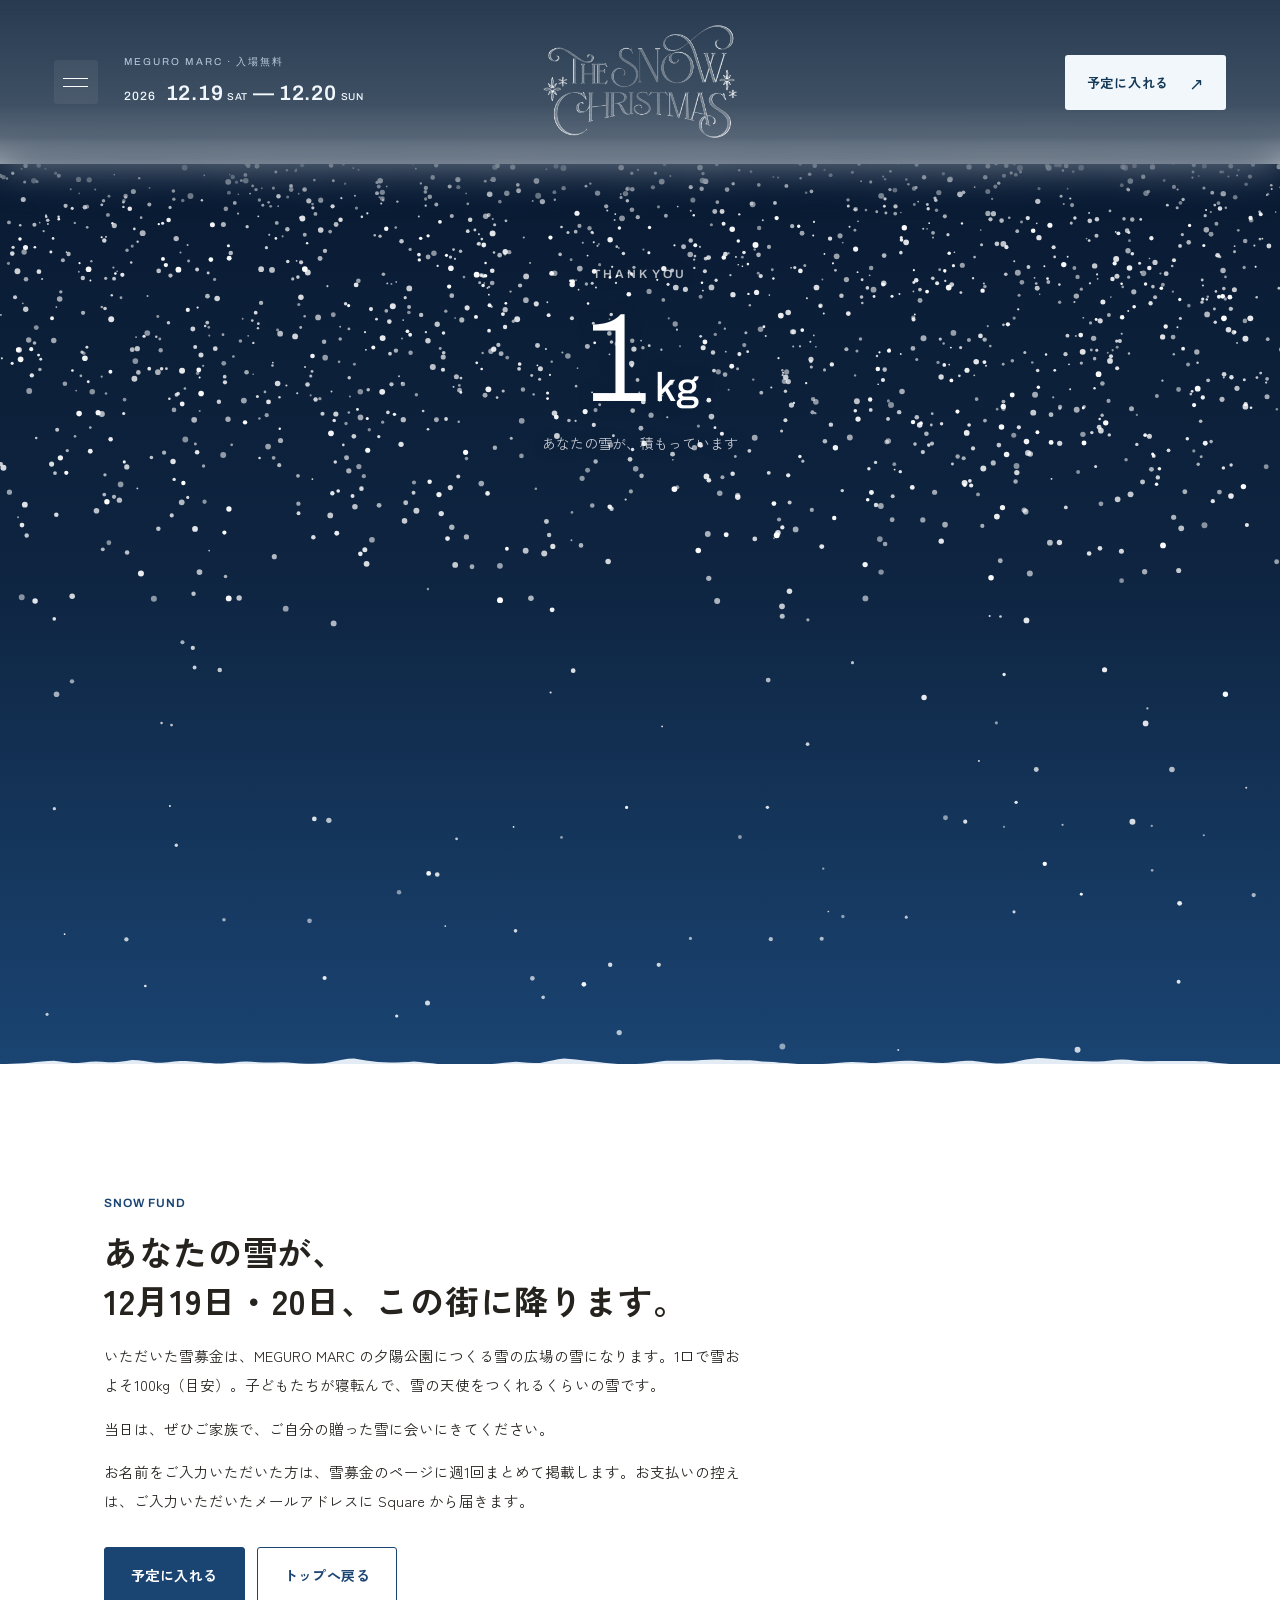
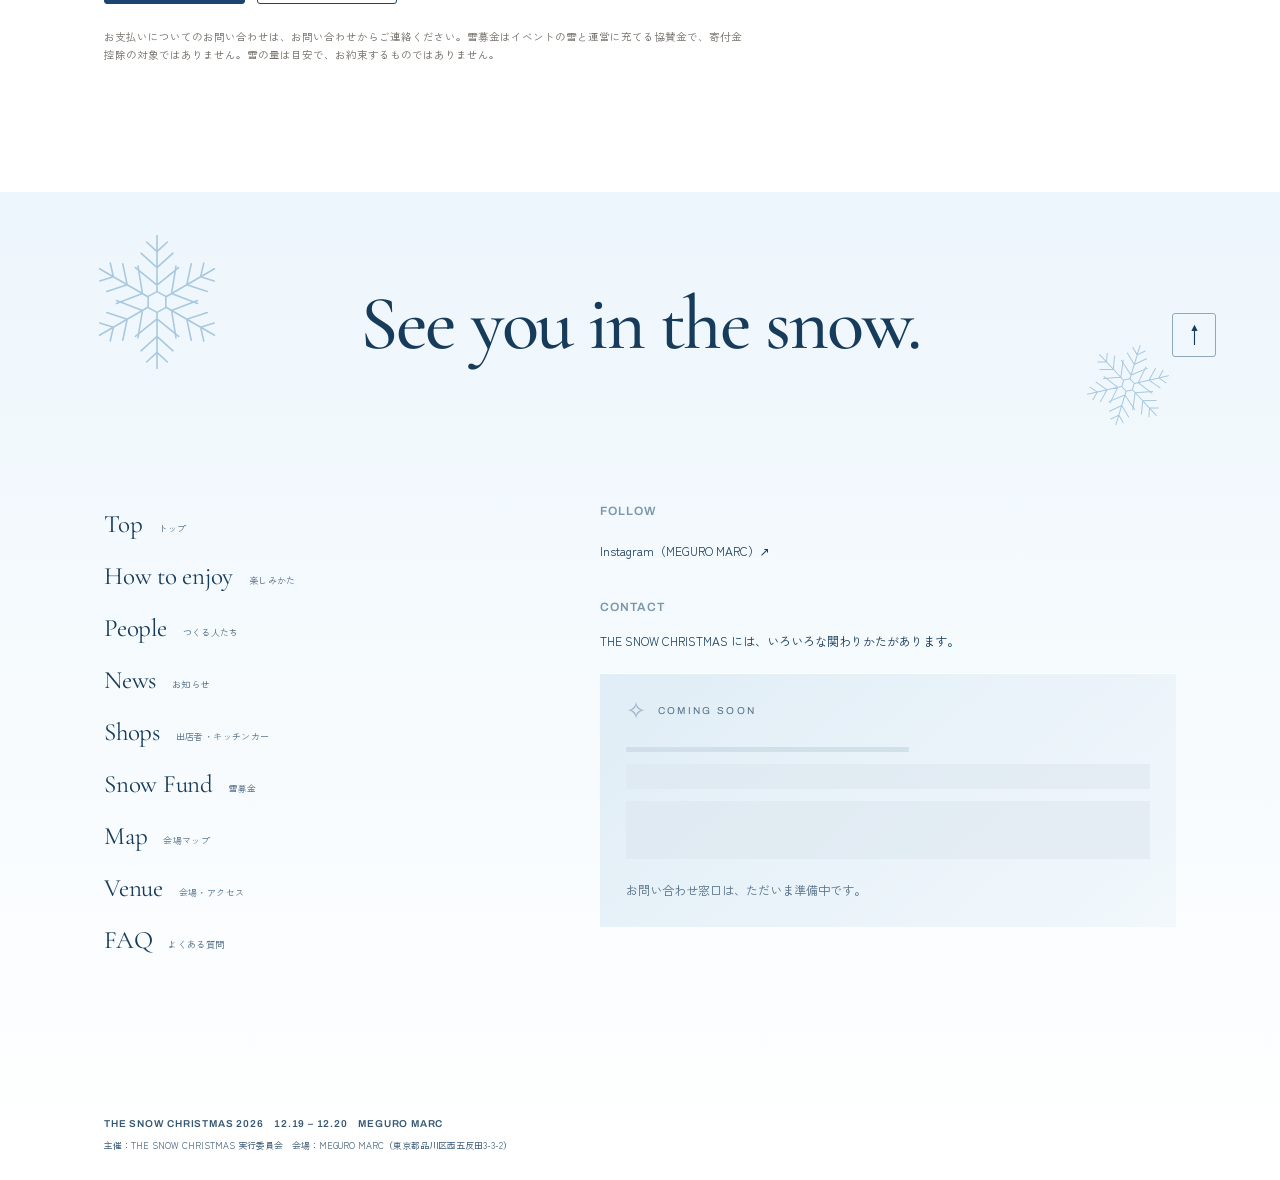
==== commit 5a75c168: "雪募金：注意書きを追加（協賛金・100kgは目安・税込/税抜・量の上限）" ====
--- a/snowfund-thanks.html
+++ b/snowfund-thanks.html
@@ -143,7 +143,7 @@
             <h1 class="h-sec">あなたの雪が、<br />12月19日・20日、この街に降ります。</h1>
             <p class="body">
               いただいた雪募金は、MEGURO MARC
-              の夕陽公園につくる雪の広場の雪になります。1口で雪およそ100kg。子どもたちが寝転んで、雪の天使をつくれるくらいの雪です。
+              の夕陽公園につくる雪の広場の雪になります。1口で雪およそ100kg（目安）。子どもたちが寝転んで、雪の天使をつくれるくらいの雪です。
             </p>
             <p class="body">当日は、ぜひご家族で、ご自分の贈った雪に会いにきてください。</p>
             <p class="body">
@@ -156,7 +156,7 @@
             </div>
             <p class="cap">
               お支払いについてのお問い合わせは、<a href="./#contact">お問い合わせ</a
-              >からご連絡ください。雪募金は寄付金控除の対象ではありません。
+              >からご連絡ください。雪募金はイベントの雪と運営に充てる協賛金で、寄付金控除の対象ではありません。雪の量は目安で、お約束するものではありません。
             </p>
           </div>
         </div>
